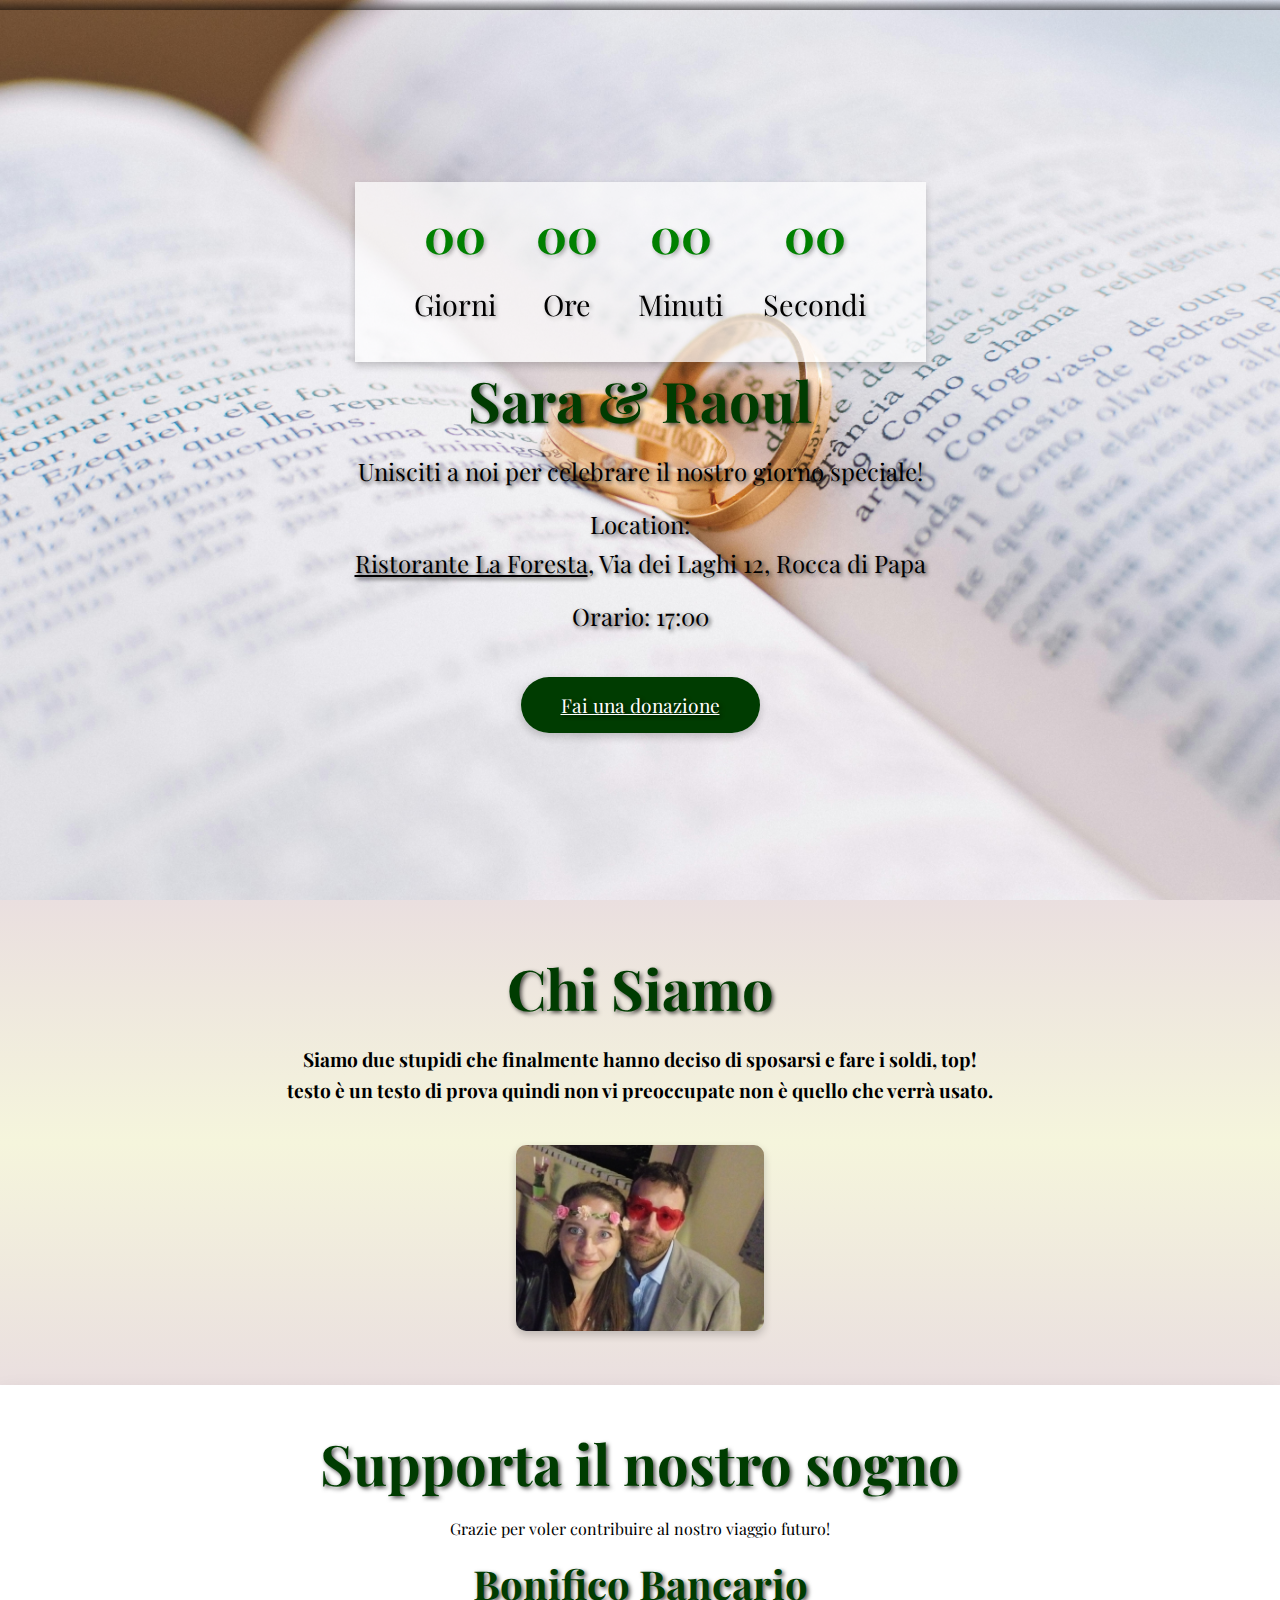
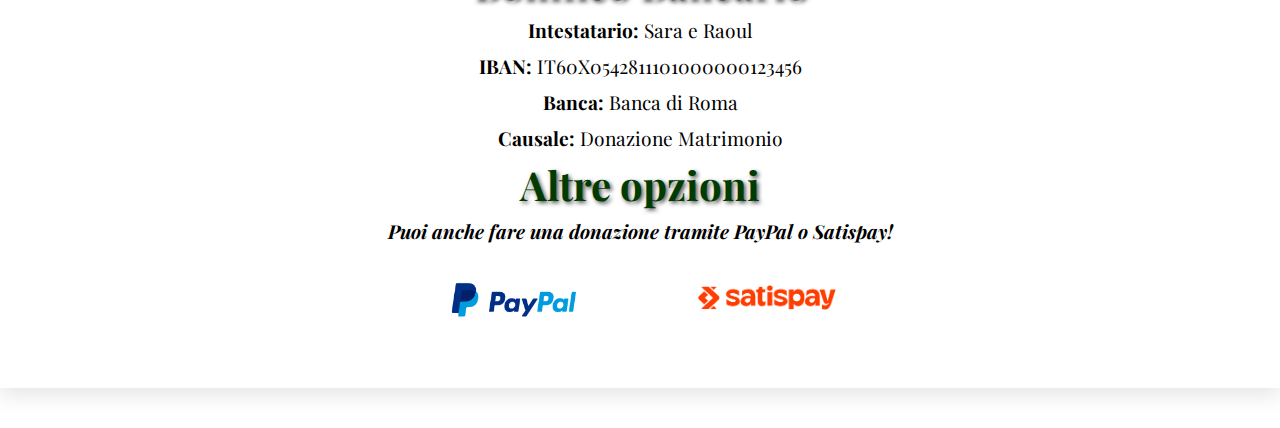
==== index.html @ 400304b7 "Add files via upload" ====
<!DOCTYPE html>
<html lang="it">

<head>
    <meta charset="UTF-8">
    <meta name="viewport" content="width=device-width, initial-scale=1.0">
    <title>Donazioni Matrimonio</title>
    <link rel="stylesheet" href="styles.css">
    <link rel="preconnect" href="https://fonts.googleapis.com">
    <link rel="preconnect" href="https://fonts.gstatic.com" crossorigin>
    <link href="https://fonts.googleapis.com/css2?family=Playfair+Display:ital,wght@0,400..900;1,400..900&display=swap"
        rel="stylesheet">
    <script src="script.js" defer></script>
</head>
<!--Ho preso spunto da: https://it.wix.com/website-template/view/html/1868 -->

<body>
    <header class="hero">
        <div class="hero-content">
            <div id="countdown-container" class="countdown-container">
                <div class="countdown-item">
                    <span id="days">00</span>
                    <p>Giorni</p>
                </div>
                <div class="countdown-item">
                    <span id="hours">00</span>
                    <p>Ore</p>
                </div>
                <div class="countdown-item">
                    <span id="minutes">00</span>
                    <p>Minuti</p>
                </div>
                <div class="countdown-item">
                    <span id="seconds">00</span>
                    <p>Secondi</p>
                </div>
            </div>
            <h1>Sara & Raoul</h1>
            <p>Unisciti a noi per celebrare il nostro giorno speciale!</p>

            <p class="location">Location:
                <br>
                <a href="https://www.ristorantelaforesta.com/" class="sito-location">Ristorante La Foresta</a>, Via dei
                Laghi 12, Rocca di Papa
            </p>
            <p class="time">Orario: 17:00</p>
            <br>
            <br>
            <a href="#donazioni" class="cta-button">Fai una donazione</a>
        </div>
    </header>

    <section id="about" class="section about">
        <h2>Chi Siamo</h2>
        <p id="testo-presentazione">Siamo due stupidi che finalmente hanno deciso di sposarsi e fare i soldi, top!
            <br> testo è un testo di prova quindi non vi preoccupate non è quello che verrà usato.
        </p>
        <img src="Loro.jpg" alt="Sara e Raoul" class="about-image">
    </section>

    <section id="donazioni" class="donation-section">
        <h2 class="title">Supporta il nostro sogno</h2>
        <p class="subtitle">Grazie per voler contribuire al nostro viaggio futuro!</p>

        <!-- Pannello Bonifico -->
        <div class="donation-panel bonifico">
            <h3>Bonifico Bancario</h3>
            <p><strong>Intestatario:</strong> Sara e Raoul</p>
            <p><strong>IBAN:</strong> IT60X0542811101000000123456</p>
            <p><strong>Banca:</strong> Banca di Roma</p>
            <p><strong>Causale:</strong> Donazione Matrimonio</p>
        </div>

        <!-- Pannello PayPal e Satispay -->
        <div class="donation-panel alternatives">
            <h3>Altre opzioni</h3>
            <p class="donazione-alternativa">Puoi anche fare una donazione tramite PayPal o Satispay!</p>
            <div class="payment-buttons">
                <a href="https://www.paypal.com" class="btn paypal-btn" target="_blank">
                    <img src="paypal-logo.png" alt="PayPal" class="payment-logo">
                </a>
                <a href="https://www.satispay.com" class="btn satispay-btn" target="_blank">
                    <img src="satispay-logo.png" alt="Satispay" class="payment-logo">
                </a>
            </div>
        </div>
    </section>
</body>

</html>
---- styles.css ----
/* Global Styles */
body {
    font-family: 'Playfair Display', serif;
    margin: 0;
    padding: 0;
    color: #333;
    text-align: center;
    box-sizing: border-box; /* Per rendere il layout più prevedibile */
}

h1, h2 {
    font-family: 'Playfair Display', serif;
    color: #003c01;
    margin-bottom: 15px;
}

p {
    color: #000000;
    line-height: 1.6;
    font-size: 1rem;
}

.countdown-container {
    display: flex;
    justify-content: center;
    align-items: center;
    background: transparent;
    background-color: rgba(255, 255, 255, 0.7);
    padding: 20px 0;
    text-shadow: 2px 2px 4px rgba(0, 0, 0, 0.3);
    position: sticky;
    top: 0;
    z-index: 1000;
    box-shadow: 0 4px 8px rgba(0, 0, 0, 0.2);
}

/* Countdown Section */
.countdown-section {
    padding: 50px 20px;
    background: #fff;
    color: #333;
    border-bottom: 3px solid #E9967A;
    box-shadow: 0px 5px 10px rgba(0, 0, 0, 0.1);
}

#countdown {
    display: flex;
    color: #333;
    justify-content: center;
    gap: 15px;
    flex-wrap: wrap; /* Per adattarsi ai dispositivi mobili */
}

.countdown-item {
    margin: 0 20px;
    text-align: center;
    font-family: 'Playfair Display', serif;
    font-size: 1.2em;
    transition: transform 0.3s ease;
}

.countdown-item span {
    display: block;
    font-size: 2.5em;
    font-weight: bold;
    color: rgb(0, 128, 0);
    animation: waveRGB 4s ease-in-out infinite;
}

.countdown-item p {
    margin: 0;
    font-size: 1em;
}

.countdown-item:hover {
    transform: scale(1.1);
}

/* Hero Section */
.hero {
    background: url('intro.jpg') no-repeat center/cover;
    background-attachment: fixed;
    height: 100vh;
    display: flex;
    flex-direction: column;
    justify-content: center;
    align-items: center;
    color: white;
    text-shadow: 2px 2px 4px rgba(0, 0, 0, 0.7);
    position: relative;
}

.hero h1 {
    font-size: 3.5em;
    margin: 0;
    text-shadow: 2px 2px 4px rgba(0, 0, 0, 0.7);
}

.hero p {
    font-size: 1.5em;
    margin: 15px 0;
}

.cta-button {
    background: #003c01;
    color: white;
    padding: 15px 40px;
    border-radius: 50px;
    font-size: 1.2em;
    transition: all 0.3s ease;
    box-shadow: 0 4px 8px rgba(0, 0, 0, 0.2);
}

.cta-button:hover {
    background: hsl(51, 100%, 50%);
    transform: scale(1.05);
    text-decoration: bold;
}

/* Section Styles */
.section {
    padding: 50px 20px;
    background: linear-gradient(to bottom, #ba96974e, #f5f5dc, #ba96974e);
}

.hero::before {
    content: '';
    position: absolute;
    top: 0;
    left: 0;
    right: 0;
    height: 10px; /* Altezza della sfumatura */
    background: linear-gradient(to bottom, rgba(0, 0, 0, 0) 0%, rgba(0, 0, 0, 0.5) 100%);
}

#testo-presentazione{
    font-weight: bold;
    font-size: larger;
}

.section h2 {
    color: #003c01;
    font-size: 3.5em;
    margin: 0;
    text-shadow: 2px 2px 4px rgba(0, 0, 0, 0.7);
}

.about-image {
    max-width: 20%;
    height: auto;
    border-radius: 10px;
    box-shadow: 0 4px 8px rgba(0, 0, 0, 0.2);
    margin-top: 20px;
}

.location p {
    font-size: 1.1em;
    margin: 10px 0;
    font-weight: bold;
    color: #333;
}

a {
    color: #000000;
    text-decoration: underline;
    transition: transform 0.3s ease
}

a:hover {
    color: #003c01;
    text-transform: uppercase;
}

/* Donation Section */
.donation-section {
    background: url('intro.jpg') no-repeat center/cover;
    background-attachment: fixed;
    padding: 40px;
    box-shadow: 0px 8px 20px rgba(0, 0, 0, 0.1);
    margin-bottom: 40px;
}

.donation-section h2 {
    color: #003c01;
    font-size: 3.5em;
    margin: 0;
    text-shadow: 2px 2px 4px rgba(0, 0, 0, 0.7);
}

.donation-panel h3 {
    color: #003c01;
    font-size: 2.5em;
    margin: 0;
    text-shadow: 2px 2px 4px rgba(0, 0, 0, 0.7);
}

.donation-panel p {
    font-size: 1.2em;
    margin: 5px 0;
    color: rgb(0, 0, 0);
}

.donation-subtitle {
    color: rgb(0, 0, 0);
}

.donation-panel strong {
    color: #000000;
}

.payment-buttons {
    display: flex;
    justify-content: center;
    gap: 20px;
    flex-wrap: wrap; /* Per rendere il layout più flessibile su mobile */
}

.payment-buttons .btn {
    padding: 15px 30px;
    font-size: 1.2em;
    text-decoration: none;
    border-radius: 50px;
    color: white;
    transition: all 0.3s ease;
    text-align: center;
    background-color: transparent; /* Rimuove lo sfondo colorato */
    border: 2px solid transparent; /* Rimuove eventuali bordi */
}

.donazione-alternativa {
    color: #000000;
    font-weight: bolder;
    font-style: oblique;
}

.payment-buttons .paypal-btn {
    display: flex;
    justify-content: center;
    gap: 20px;
}

.payment-buttons .paypal-btn:hover,
.payment-buttons .satispay-btn:hover {
    background-color: transparent; /* Mantieni trasparente anche al passaggio del mouse */
}

.payment-logo {
    width: 150px; /* Larghezza personalizzata */
    height: auto; /* Mantiene le proporzioni */
    margin: 10px; /* Spazio attorno ai loghi */
    transition: transform 0.3s ease; /* Animazione al passaggio del mouse */
}

.payment-logo:hover {
    transform: scale(2); /* Ingrandisce leggermente al passaggio del mouse */
}

/* Alternative Panels */
.alternatives {
    text-align: center;
}

.anelli-png {
    max-width: 20%;
    height: auto;
    margin-top: 20px;
}

@keyframes waveRGB {
    0% {
        color: rgb(0, 128, 0); /* Verde scuro */
    }
    25% {
        color: rgb(3, 137, 3); /* Verde chiaro */
    }
    50% {
        color: rgb(0, 100, 0); /* Verde bosco */
    }
    75% {
        color: rgb(1, 48, 4);  /* Verde scuro */
    }
    100% {
        color: rgb(0, 128, 0);  /* Verde scuro (torna al colore iniziale) */
    }
}

.element {
    animation: waveRGB 4s ease-in-out infinite; /* Durata dell'animazione, tipo di temporizzazione e loop infinito */
    height: 100px;
    width: 100%;
}

/* Media Queries per Mobile */
@media (max-width: 768px) {
    .hero h1 {
        font-size: 2.5em;
    }

    .hero p {
        font-size: 1.2em;
    }

    .countdown-item {
        font-size: 1em;
        margin: 10px;
    }

    .section h2 {
        font-size: 3em;
    }

    .about-image {
        max-width: 50%;
    }

    .payment-buttons .btn {
        font-size: 1em;
        padding: 12px 25px;
    }

    .payment-logo {
        width: 80px;
    }
}

@media (max-width: 480px) {
    .hero h1 {
        font-size: 2em;
    }

    .hero p {
        font-size: 1.1em;
    }

    .cta-button {
        padding: 12px 30px;
        font-size: 1em;
    }

    .section h2 {
        font-size: 2.5em;
    }

    .about-image {
        max-width: 60%;
    }

    .payment-buttons .btn {
        font-size: 0.9em;
        padding: 10px 20px;
    }

    .payment-logo {
        width: 60px;
    }
}
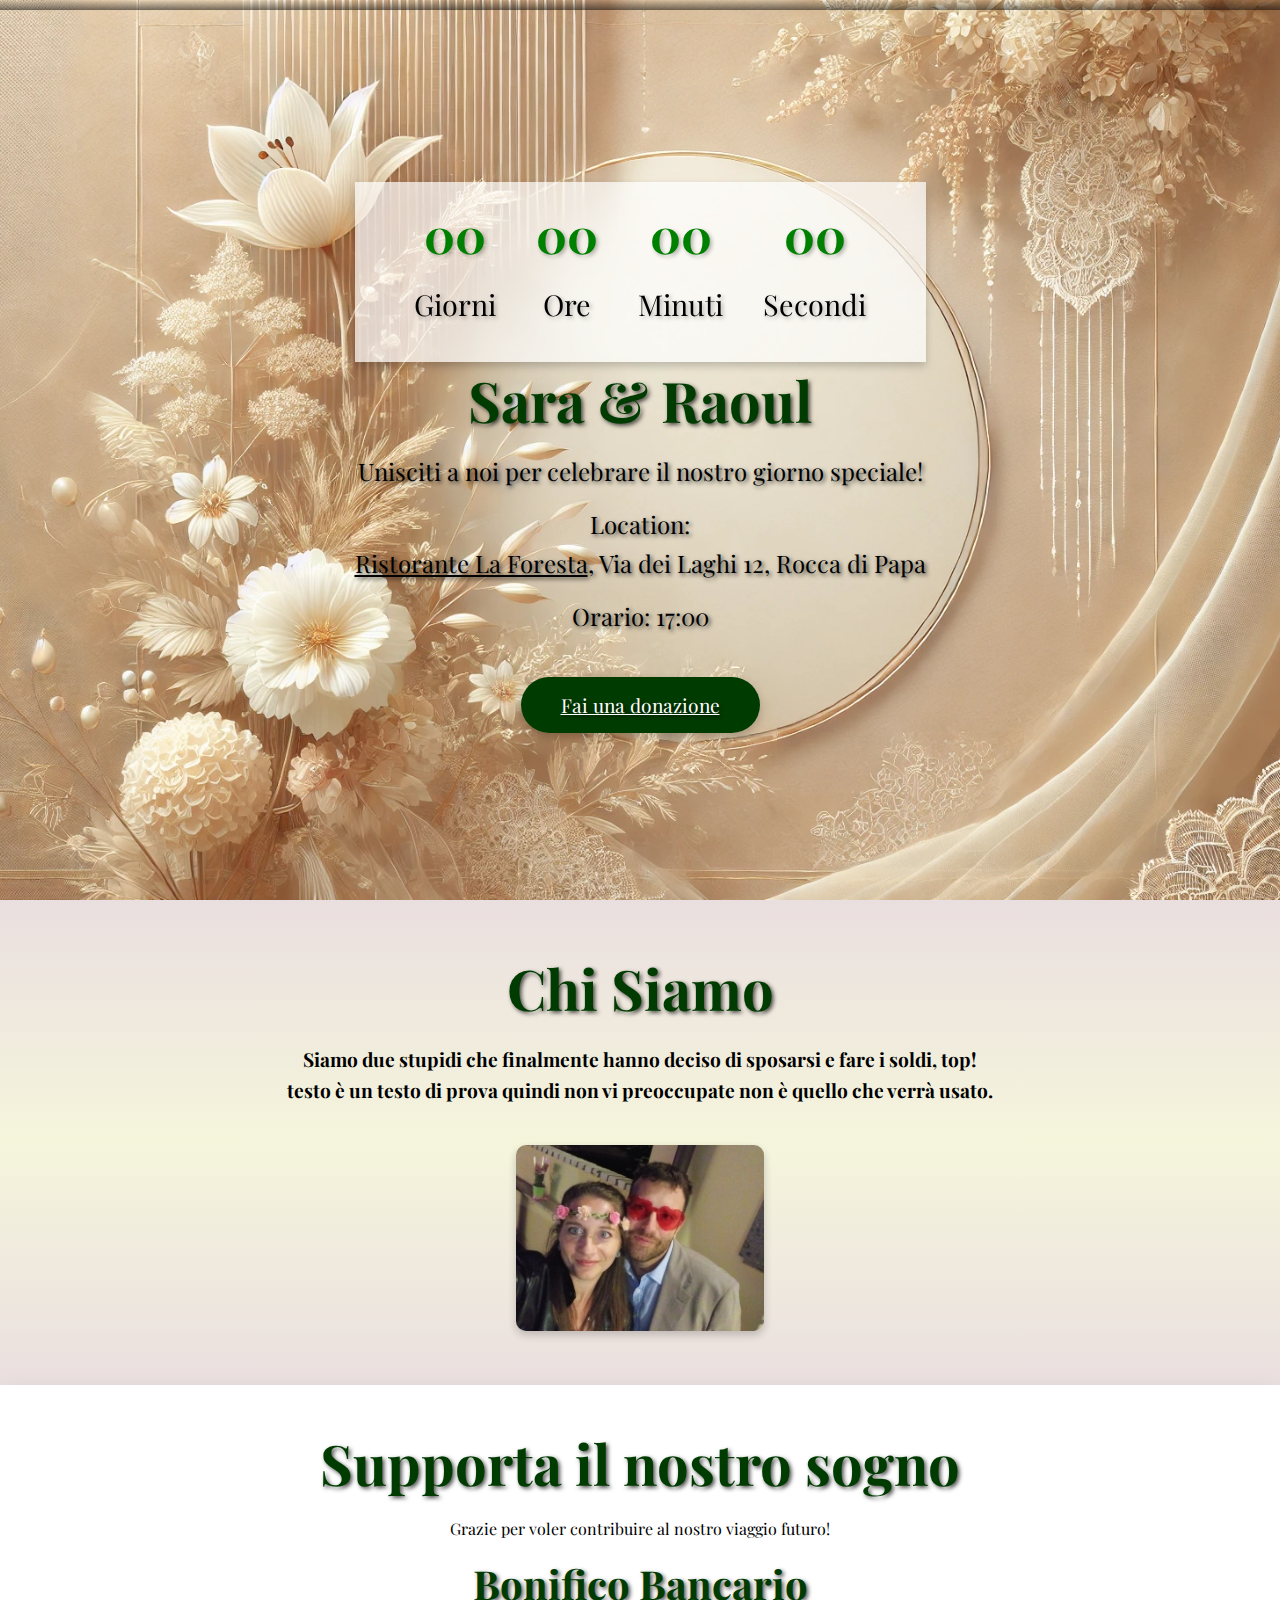
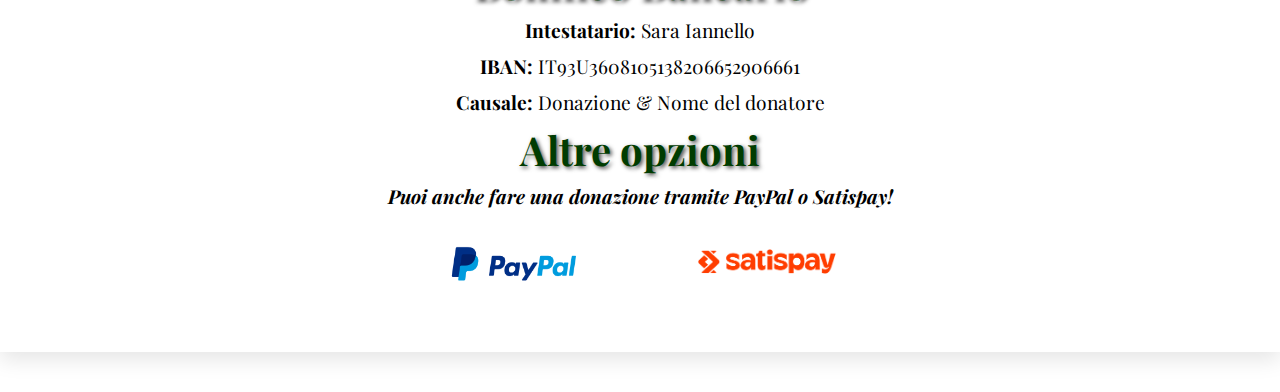
==== commit 3a06fc33: "Update index.html" ====
--- a/index.html
+++ b/index.html
@@ -65,10 +65,9 @@
         <!-- Pannello Bonifico -->
         <div class="donation-panel bonifico">
             <h3>Bonifico Bancario</h3>
-            <p><strong>Intestatario:</strong> Sara e Raoul</p>
-            <p><strong>IBAN:</strong> IT60X0542811101000000123456</p>
-            <p><strong>Banca:</strong> Banca di Roma</p>
-            <p><strong>Causale:</strong> Donazione Matrimonio</p>
+            <p><strong>Intestatario:</strong> Sara Iannello</p>
+            <p><strong>IBAN:</strong> IT93U3608105138206652906661</p>
+            <p><strong>Causale:</strong> Donazione & Nome del donatore</p>
         </div>
 
         <!-- Pannello PayPal e Satispay -->
@@ -87,4 +86,4 @@
     </section>
 </body>
 
-</html>+</html>
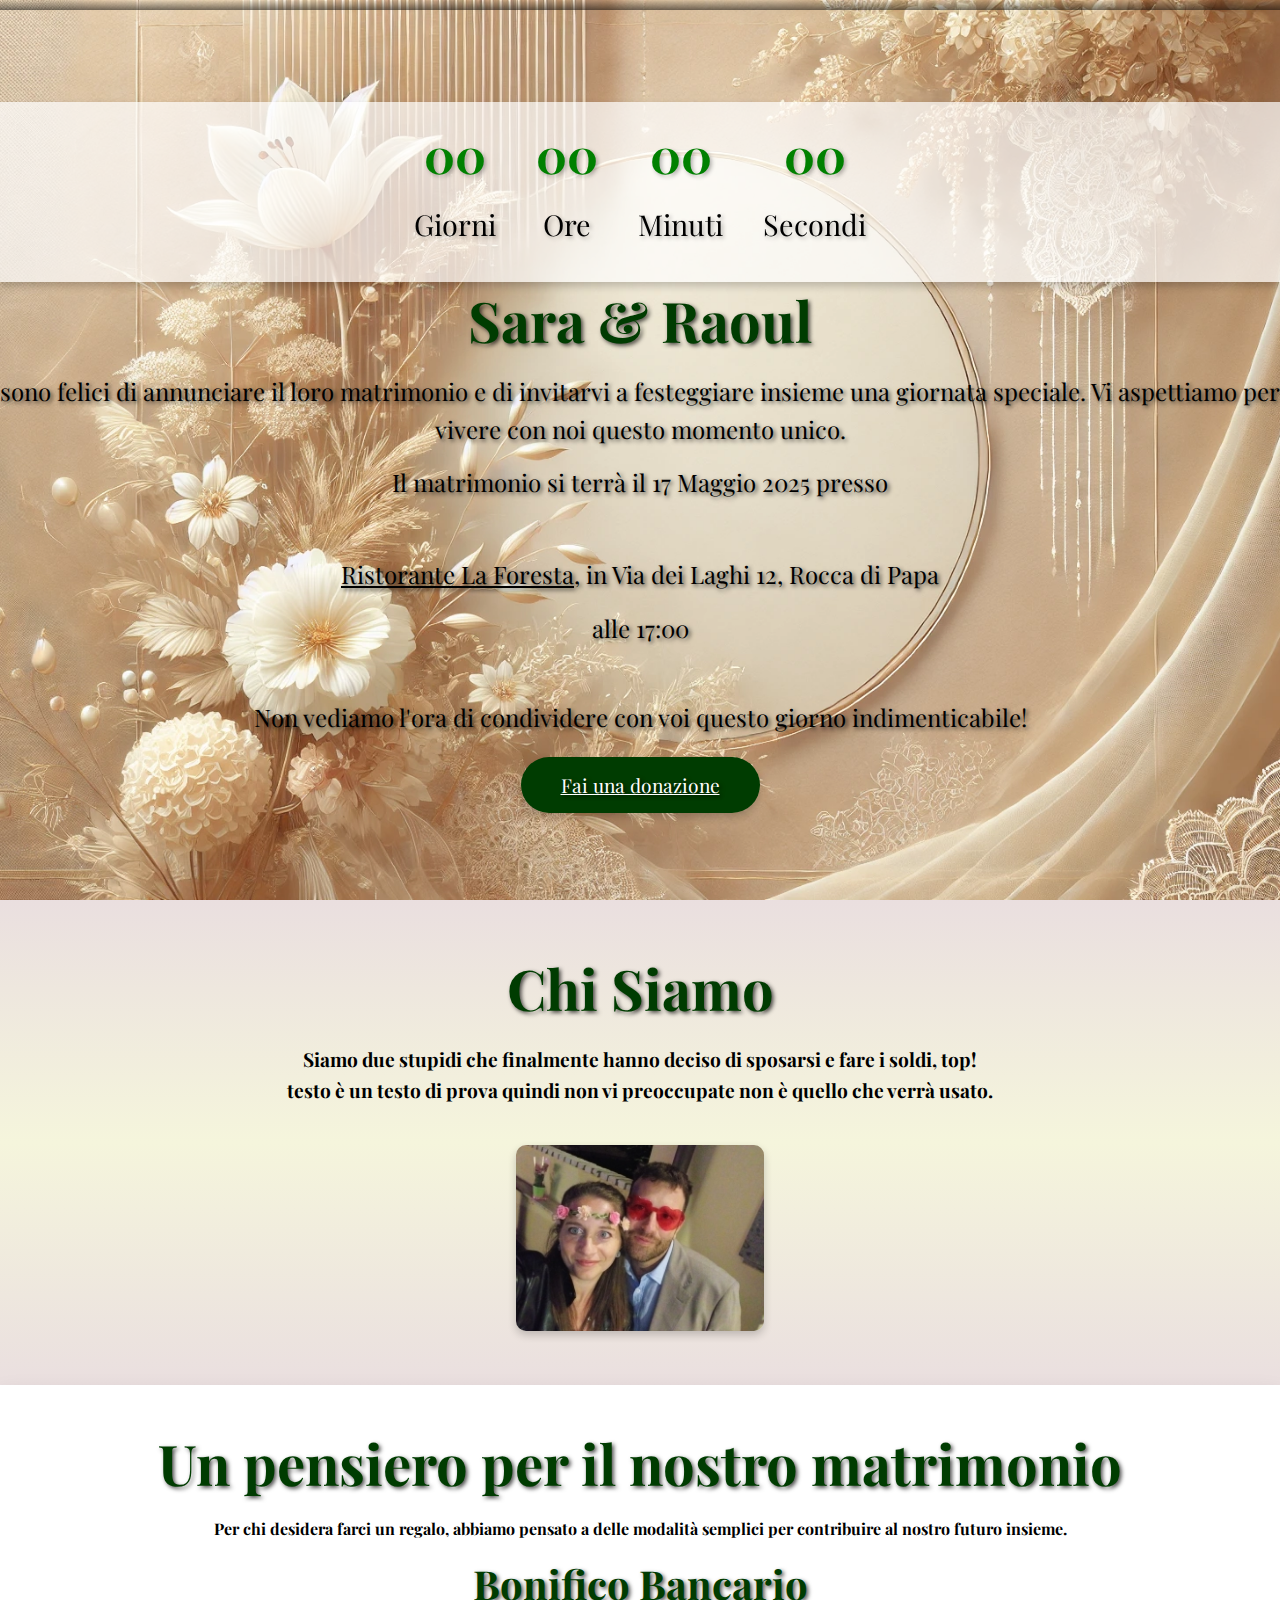
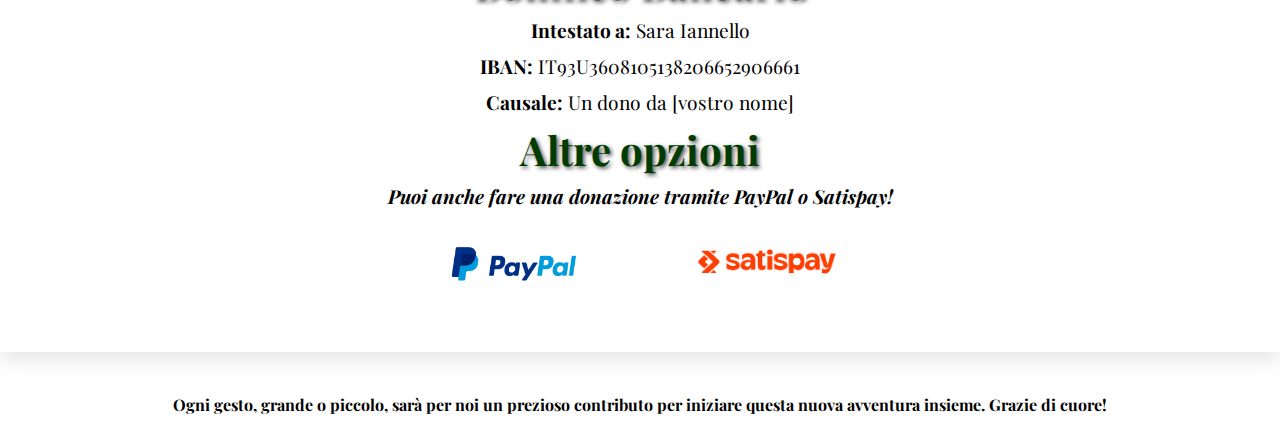
==== commit 72fc7fda: "Update index.html" ====
--- a/index.html
+++ b/index.html
@@ -36,15 +36,16 @@
                 </div>
             </div>
             <h1>Sara & Raoul</h1>
-            <p>Unisciti a noi per celebrare il nostro giorno speciale!</p>
-
-            <p class="location">Location:
+            <p>sono felici di annunciare il loro matrimonio e di invitarvi a festeggiare insieme una giornata speciale. Vi aspettiamo per vivere con noi questo momento unico.</p>
+            <p>Il matrimonio si terrà il 17 Maggio 2025 presso</p> 
+            <p class="location">
                 <br>
-                <a href="https://www.ristorantelaforesta.com/" class="sito-location">Ristorante La Foresta</a>, Via dei
+                <a href="https://www.ristorantelaforesta.com/" class="sito-location">Ristorante La Foresta</a>, in Via dei
                 Laghi 12, Rocca di Papa
             </p>
-            <p class="time">Orario: 17:00</p>
+            <p class="time">alle 17:00</p>
             <br>
+            <p>Non vediamo l'ora di condividere con voi questo giorno indimenticabile!</p>
             <br>
             <a href="#donazioni" class="cta-button">Fai una donazione</a>
         </div>
@@ -59,15 +60,15 @@
     </section>
 
     <section id="donazioni" class="donation-section">
-        <h2 class="title">Supporta il nostro sogno</h2>
-        <p class="subtitle">Grazie per voler contribuire al nostro viaggio futuro!</p>
+        <h2 class="title">Un pensiero per il nostro matrimonio</h2>
+        <p class="subtitle"><strong>Per chi desidera farci un regalo, abbiamo pensato a delle modalità semplici per contribuire al nostro futuro insieme.</strong></p>
 
         <!-- Pannello Bonifico -->
         <div class="donation-panel bonifico">
             <h3>Bonifico Bancario</h3>
-            <p><strong>Intestatario:</strong> Sara Iannello</p>
+            <p><strong>Intestato a:</strong> Sara Iannello</p>
             <p><strong>IBAN:</strong> IT93U3608105138206652906661</p>
-            <p><strong>Causale:</strong> Donazione & Nome del donatore</p>
+            <p><strong>Causale:</strong> Un dono da [vostro nome]</p>
         </div>
 
         <!-- Pannello PayPal e Satispay -->
@@ -84,6 +85,11 @@
             </div>
         </div>
     </section>
+    <footer>
+        <div class="footer-content">
+            <p><strong>Ogni gesto, grande o piccolo, sarà per noi un prezioso contributo per iniziare questa nuova avventura insieme. Grazie di cuore!</strong></p>
+        </div>
+    </footer>
 </body>
 
 </html>
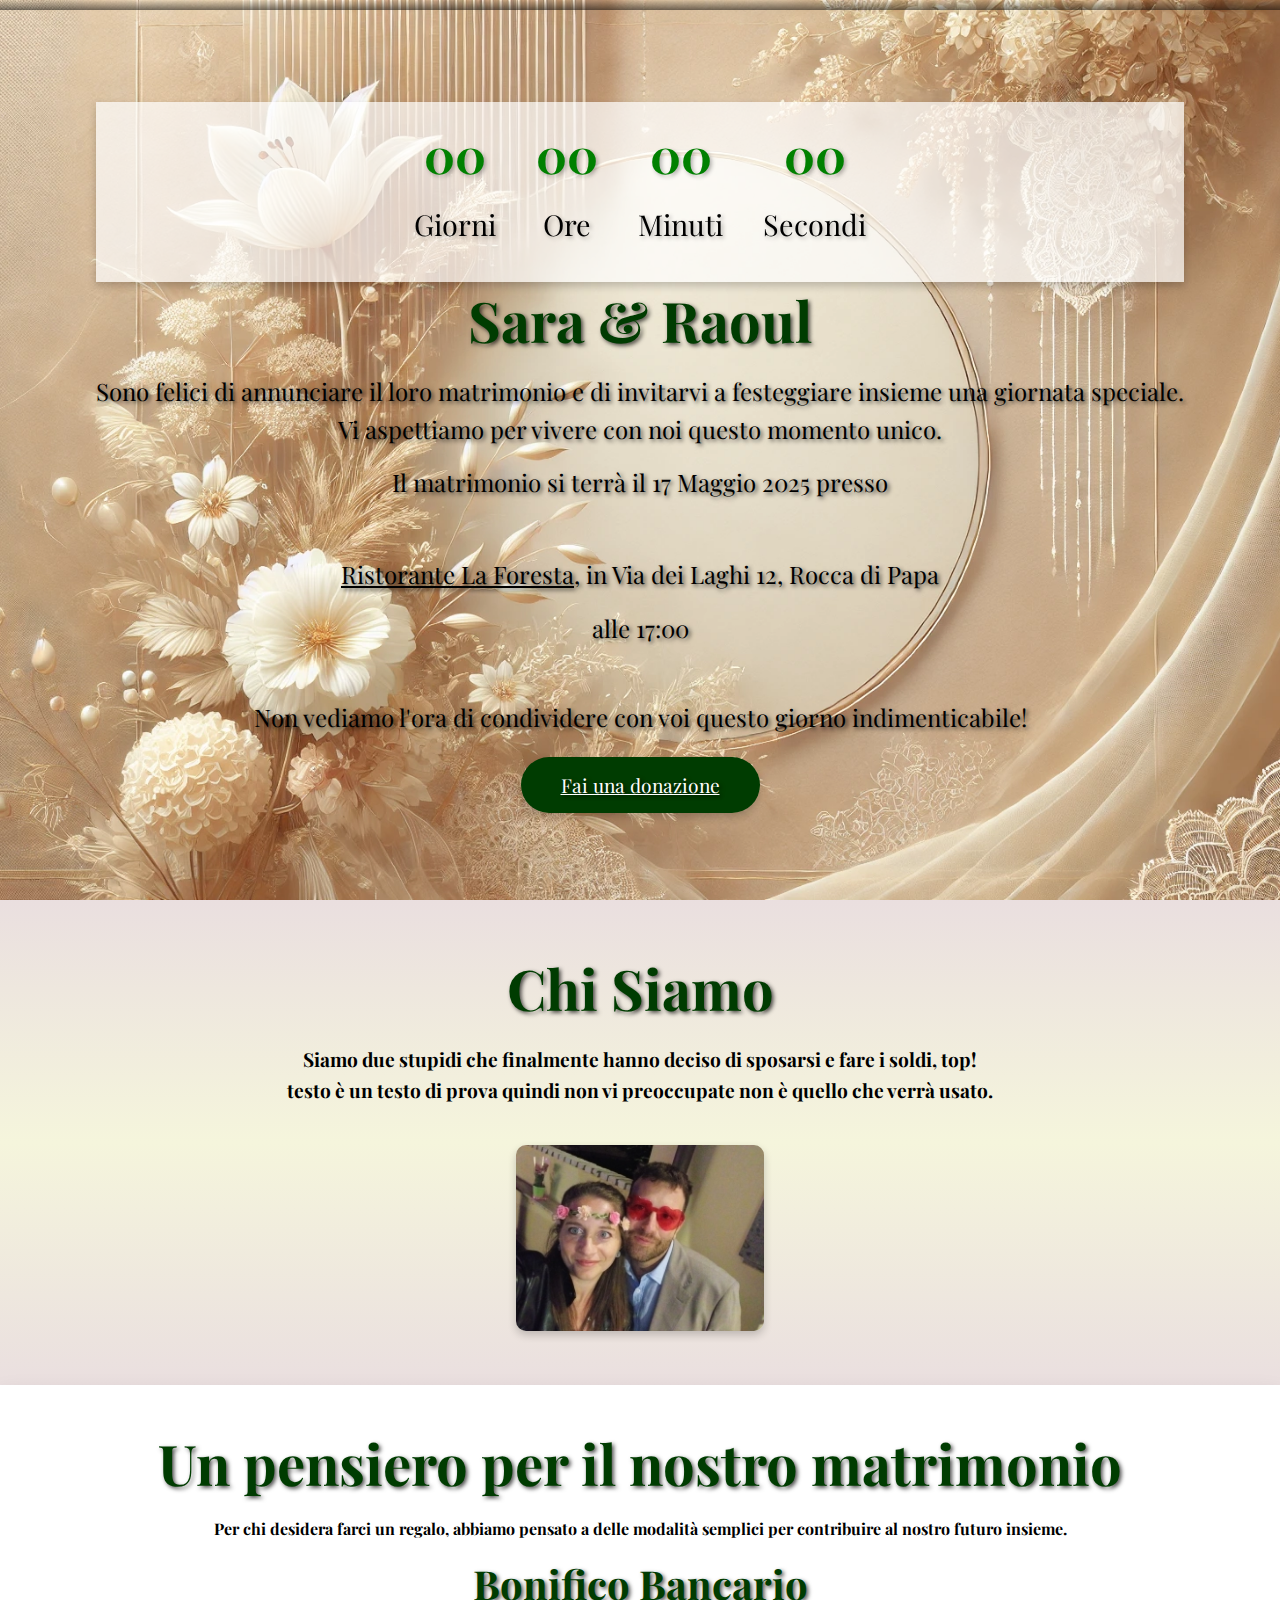
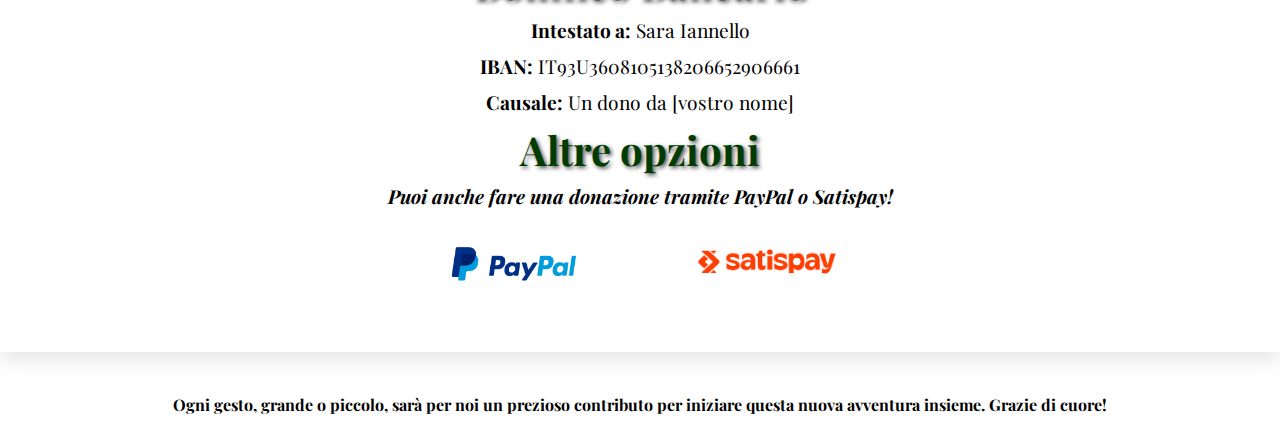
==== commit 6ef43f58: "Update index.html" ====
--- a/index.html
+++ b/index.html
@@ -36,7 +36,9 @@
                 </div>
             </div>
             <h1>Sara & Raoul</h1>
-            <p>sono felici di annunciare il loro matrimonio e di invitarvi a festeggiare insieme una giornata speciale. Vi aspettiamo per vivere con noi questo momento unico.</p>
+            <p>Sono felici di annunciare il loro matrimonio e di invitarvi a festeggiare insieme una giornata speciale. 
+                <br>
+                Vi aspettiamo per vivere con noi questo momento unico.</p>
             <p>Il matrimonio si terrà il 17 Maggio 2025 presso</p> 
             <p class="location">
                 <br>
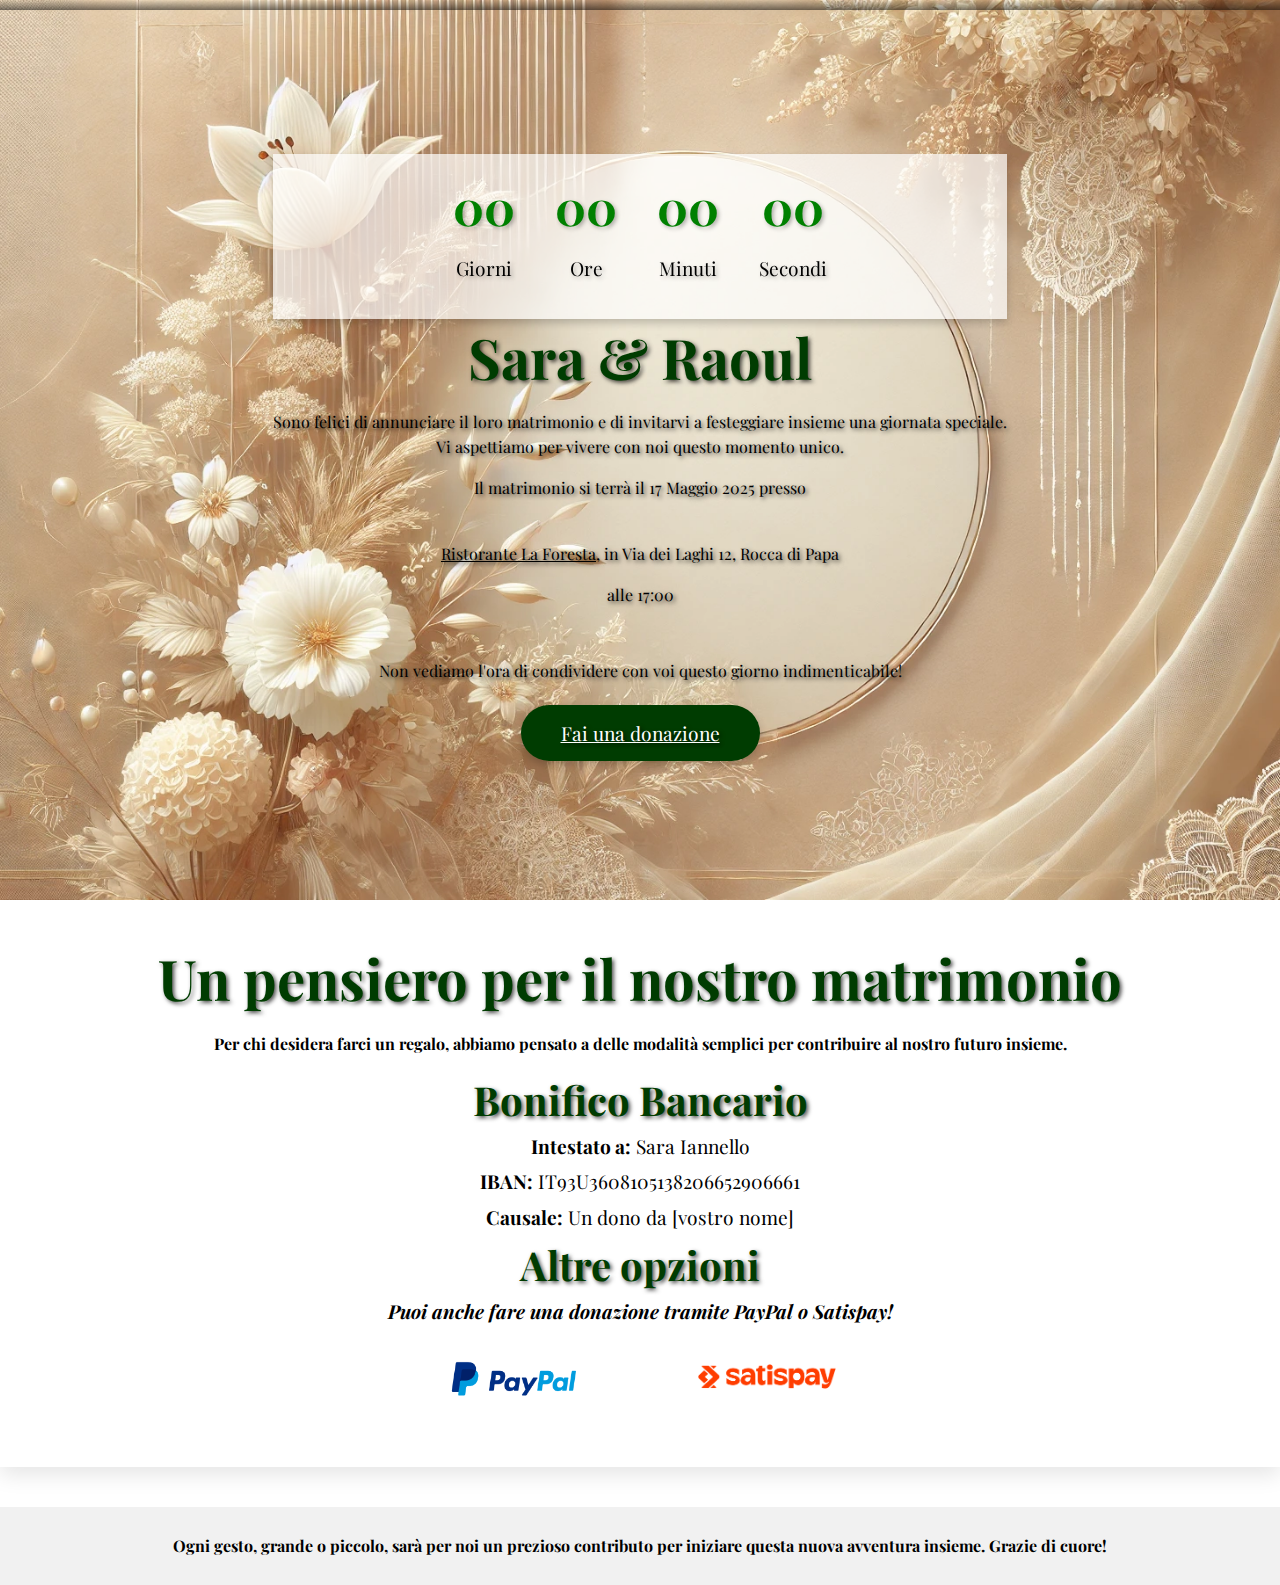
==== commit c6bbd15b: "Update index.html" ====
--- a/index.html
+++ b/index.html
@@ -53,14 +53,6 @@
         </div>
     </header>
 
-    <section id="about" class="section about">
-        <h2>Chi Siamo</h2>
-        <p id="testo-presentazione">Siamo due stupidi che finalmente hanno deciso di sposarsi e fare i soldi, top!
-            <br> testo è un testo di prova quindi non vi preoccupate non è quello che verrà usato.
-        </p>
-        <img src="Loro.jpg" alt="Sara e Raoul" class="about-image">
-    </section>
-
     <section id="donazioni" class="donation-section">
         <h2 class="title">Un pensiero per il nostro matrimonio</h2>
         <p class="subtitle"><strong>Per chi desidera farci un regalo, abbiamo pensato a delle modalità semplici per contribuire al nostro futuro insieme.</strong></p>
--- a/styles.css
+++ b/styles.css
@@ -97,7 +97,7 @@
 }
 
 .hero p {
-    font-size: 1.5em;
+    font-size: 1em;
     margin: 15px 0;
 }
 
@@ -290,6 +290,12 @@
     width: 100%;
 }
 
+footer {
+    padding: 10px 20px;  /* Spazio attorno al contenuto */
+    background-color: #f1f1f1;
+    text-align: center;   /* Centra il testo */
+}
+
 /* Media Queries per Mobile */
 @media (max-width: 768px) {
     .hero h1 {
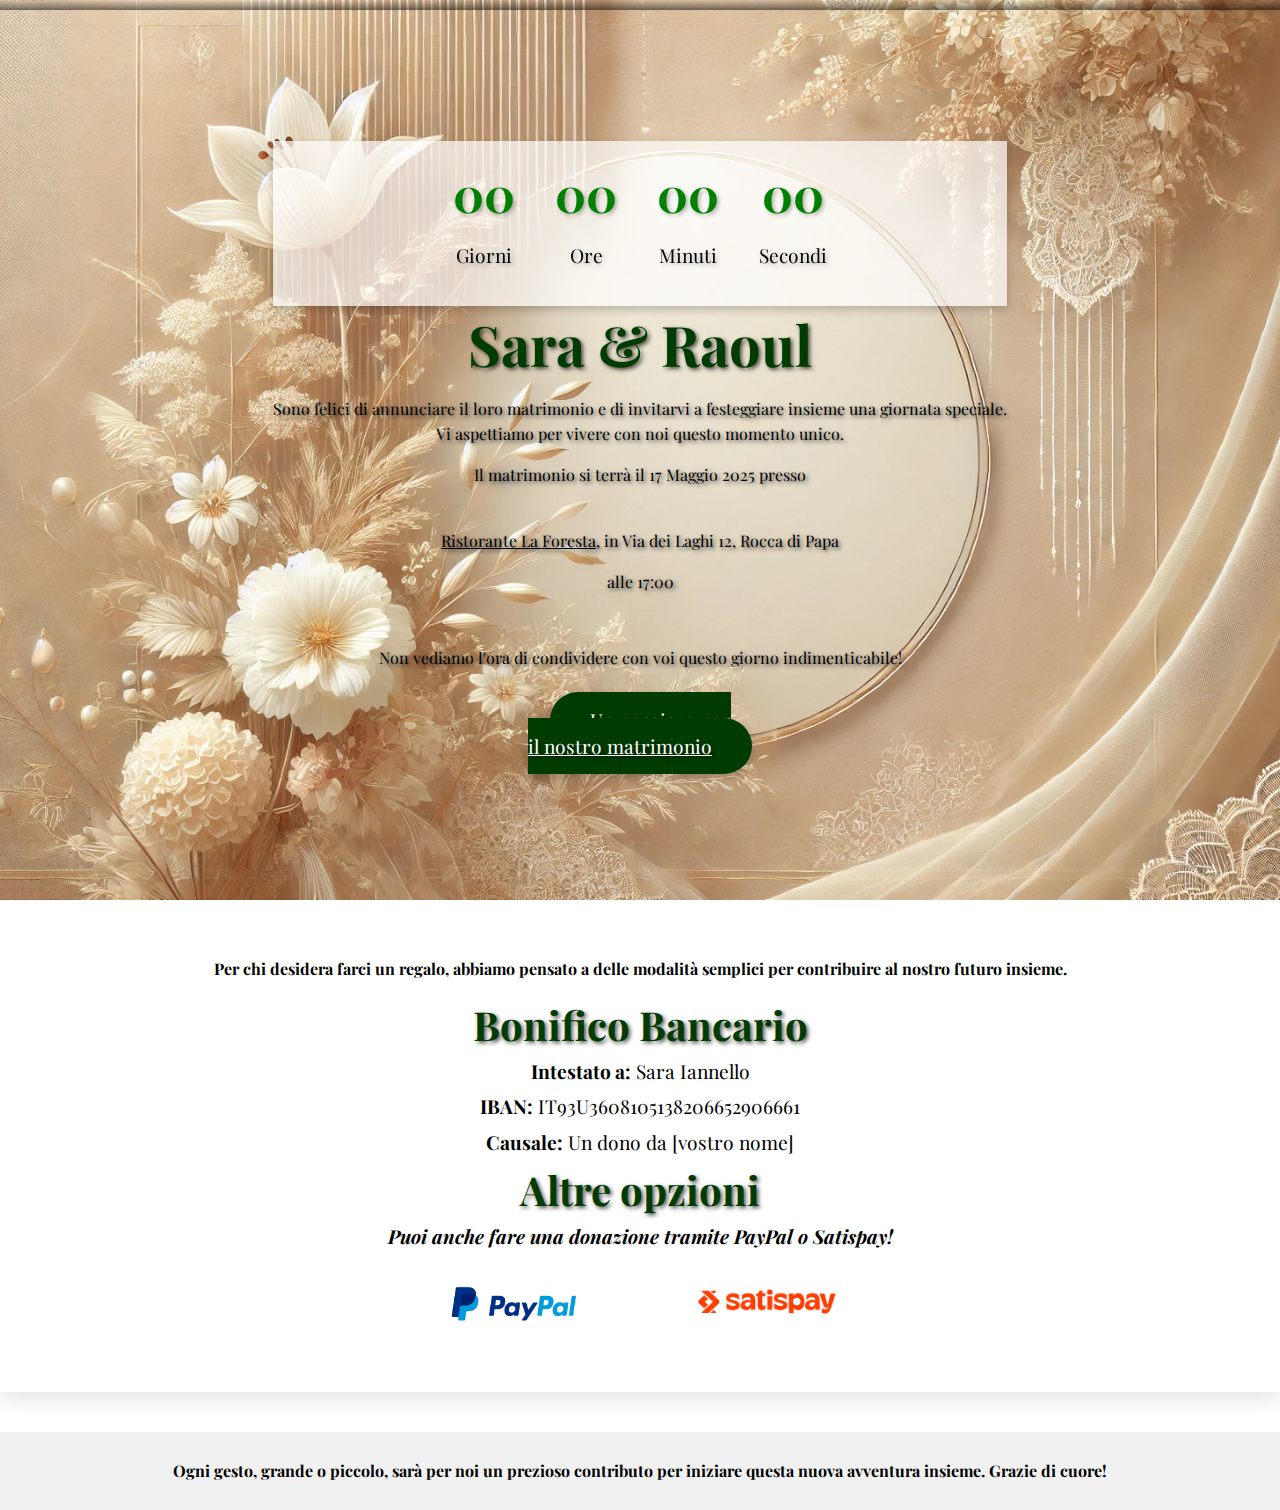
==== commit f2d4384c: "Update index.html" ====
--- a/index.html
+++ b/index.html
@@ -49,12 +49,11 @@
             <br>
             <p>Non vediamo l'ora di condividere con voi questo giorno indimenticabile!</p>
             <br>
-            <a href="#donazioni" class="cta-button">Fai una donazione</a>
+            <a href="#donazioni" class="cta-button">Un pensiero per <br>il nostro matrimonio</a>
         </div>
     </header>
 
     <section id="donazioni" class="donation-section">
-        <h2 class="title">Un pensiero per il nostro matrimonio</h2>
         <p class="subtitle"><strong>Per chi desidera farci un regalo, abbiamo pensato a delle modalità semplici per contribuire al nostro futuro insieme.</strong></p>
 
         <!-- Pannello Bonifico -->
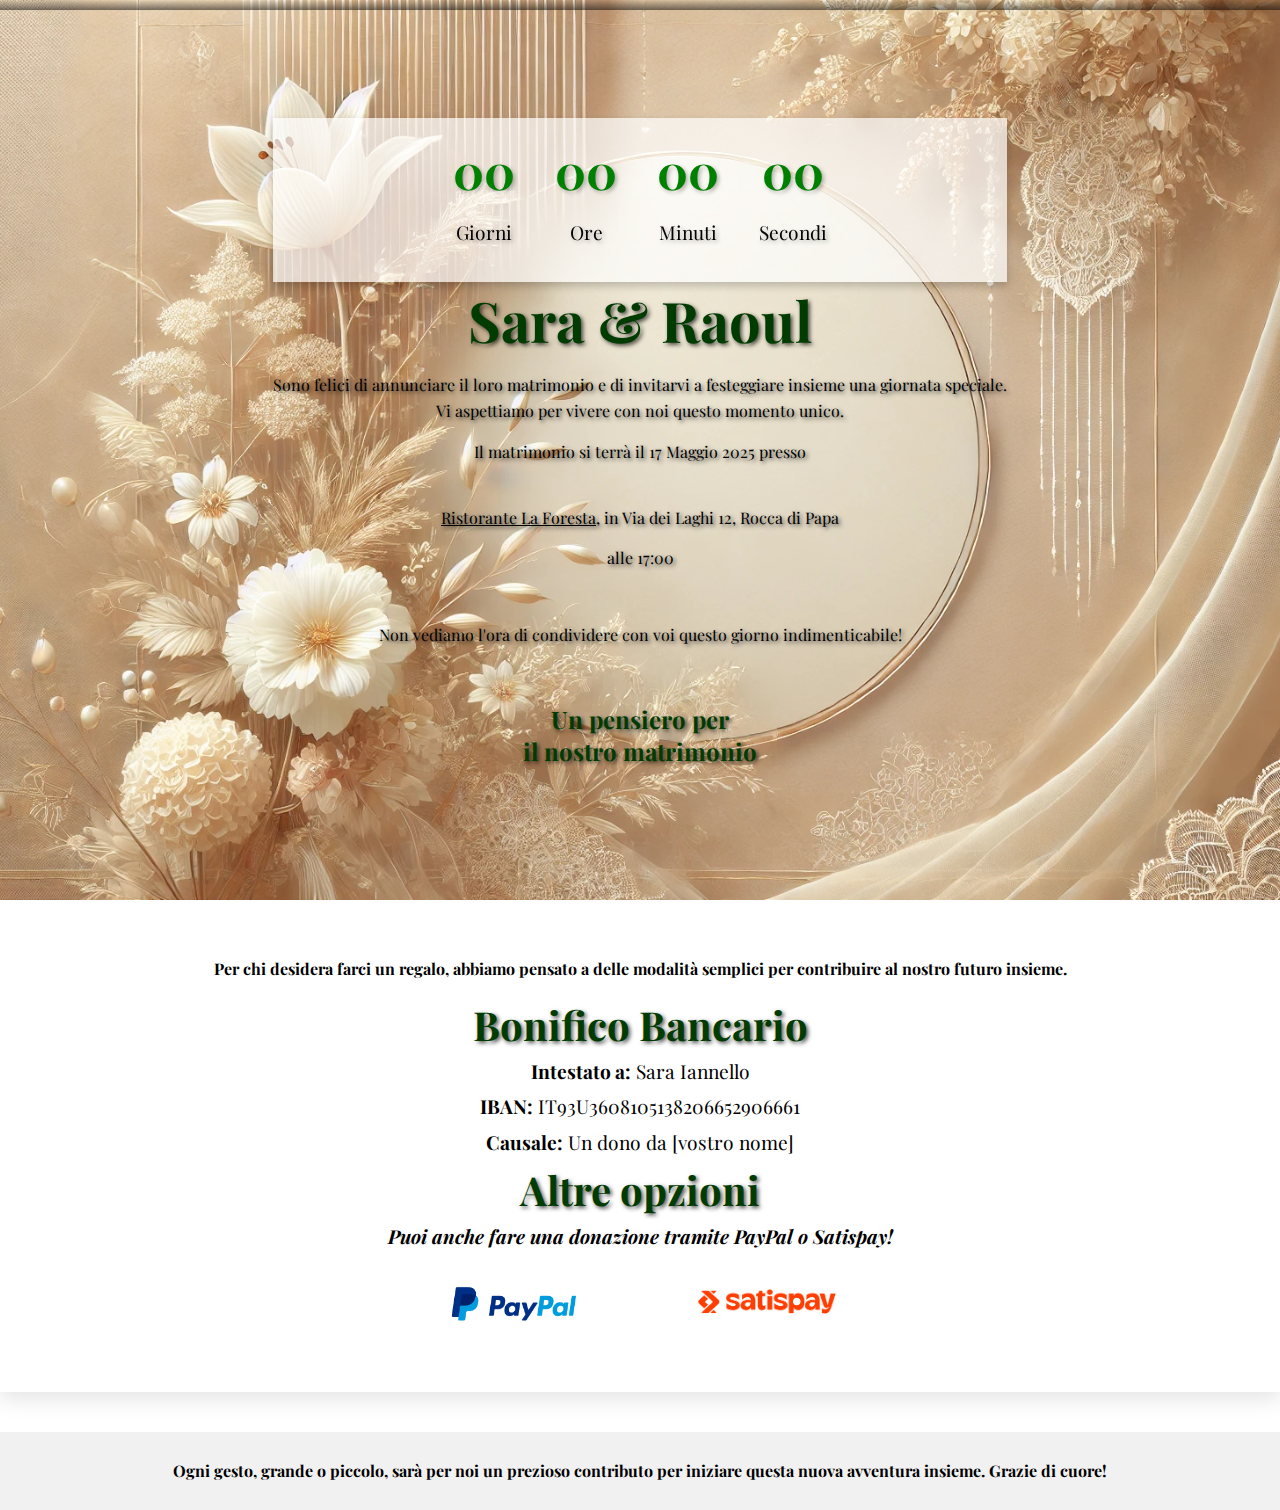
==== commit 415aec61: "Update index.html" ====
--- a/index.html
+++ b/index.html
@@ -49,7 +49,7 @@
             <br>
             <p>Non vediamo l'ora di condividere con voi questo giorno indimenticabile!</p>
             <br>
-            <a href="#donazioni" class="cta-button">Un pensiero per <br>il nostro matrimonio</a>
+            <h2>Un pensiero per <br>il nostro matrimonio</h2>
         </div>
     </header>
 
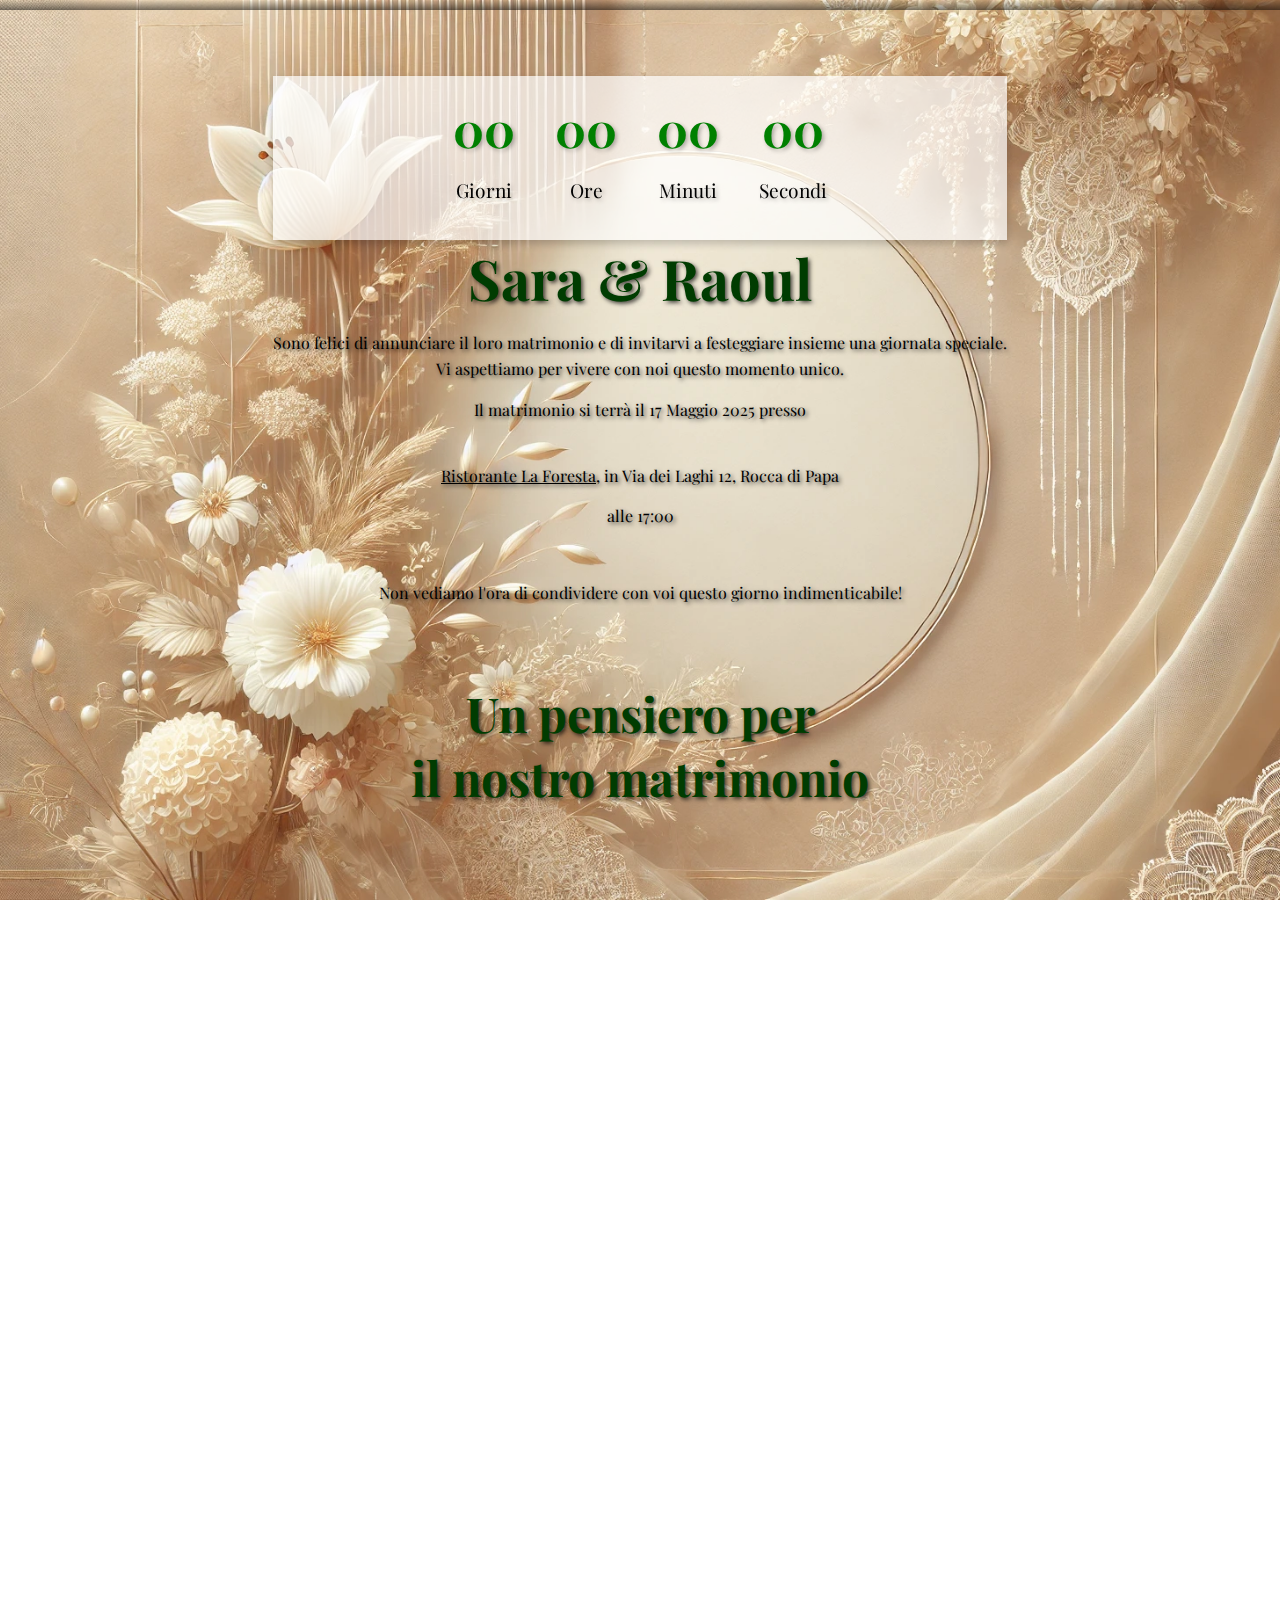
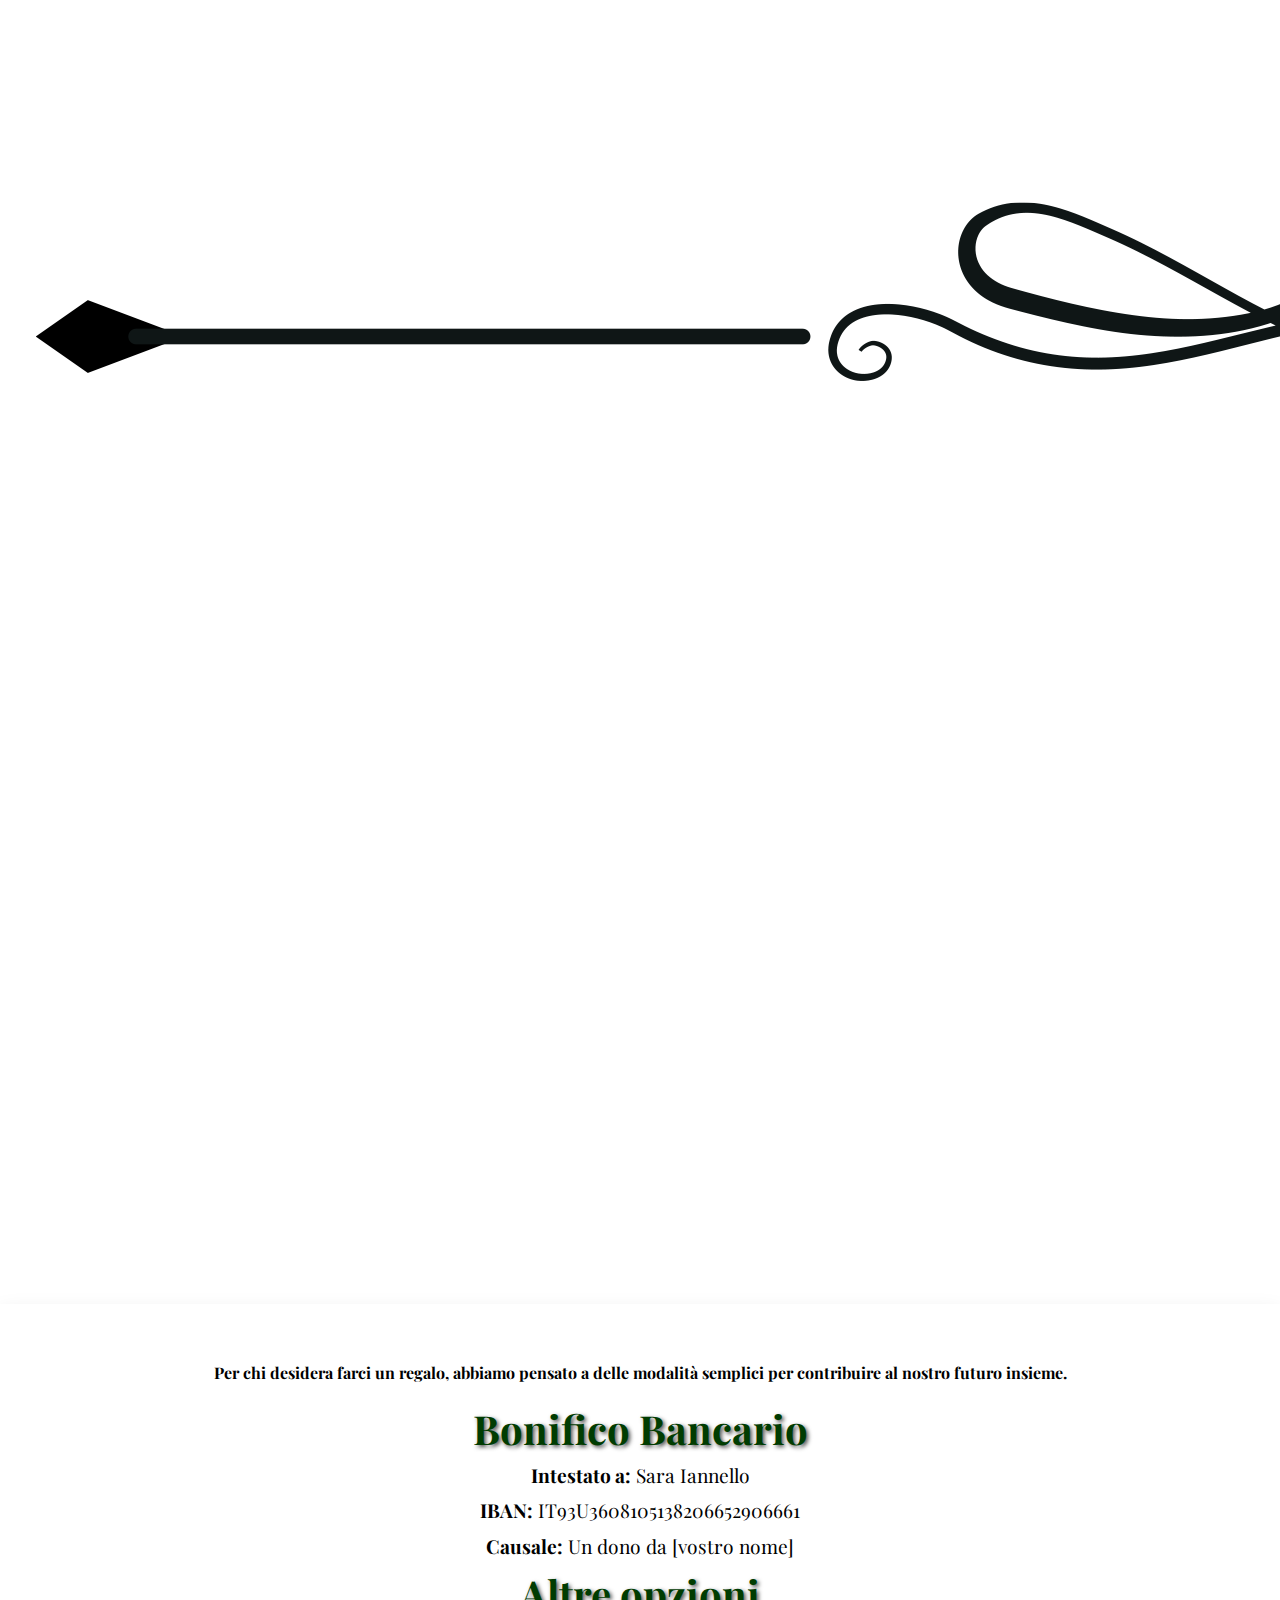
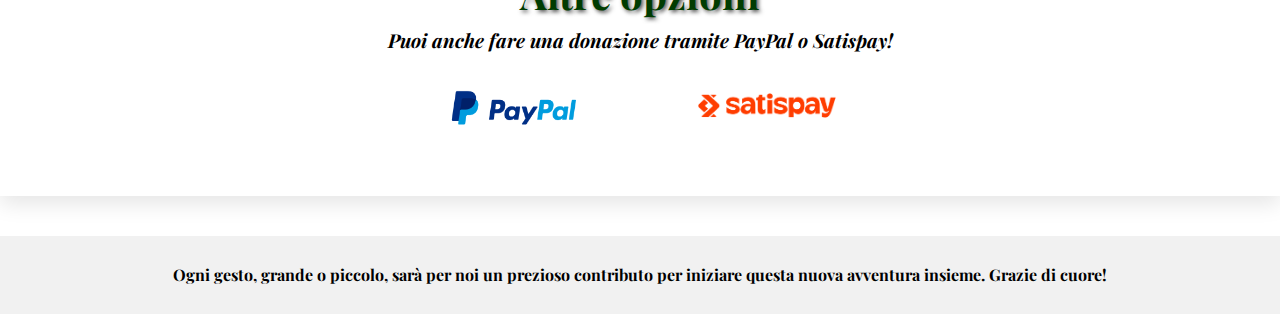
==== commit 14273933: "Update index.html" ====
--- a/index.html
+++ b/index.html
@@ -52,7 +52,7 @@
             <h2>Un pensiero per <br>il nostro matrimonio</h2>
         </div>
     </header>
-
+    <img src="separatore.png" alt="Separatore" class="separator-image">
     <section id="donazioni" class="donation-section">
         <p class="subtitle"><strong>Per chi desidera farci un regalo, abbiamo pensato a delle modalità semplici per contribuire al nostro futuro insieme.</strong></p>
 
--- a/styles.css
+++ b/styles.css
@@ -8,12 +8,22 @@
     box-sizing: border-box; /* Per rendere il layout più prevedibile */
 }
 
-h1, h2 {
+header {
+    margin-bottom: 0; /* Riduce lo spazio sotto l'header */
+}
+
+h1 {
     font-family: 'Playfair Display', serif;
     color: #003c01;
     margin-bottom: 15px;
 }
 
+h2 {
+    font-family: 'Playfair Display', serif;
+    color: #003c01;
+    margin-bottom: 15px;
+    font-size:3rem;
+}
 p {
     color: #000000;
     line-height: 1.6;
@@ -119,6 +129,8 @@
 
 /* Section Styles */
 .section {
+    margin-top: 0; /* Rimuove o riduce lo spazio sopra la sezione */
+    padding-top: 0; /* Riduce il padding sopra la sezione */
     padding: 50px 20px;
     background: linear-gradient(to bottom, #ba96974e, #f5f5dc, #ba96974e);
 }
